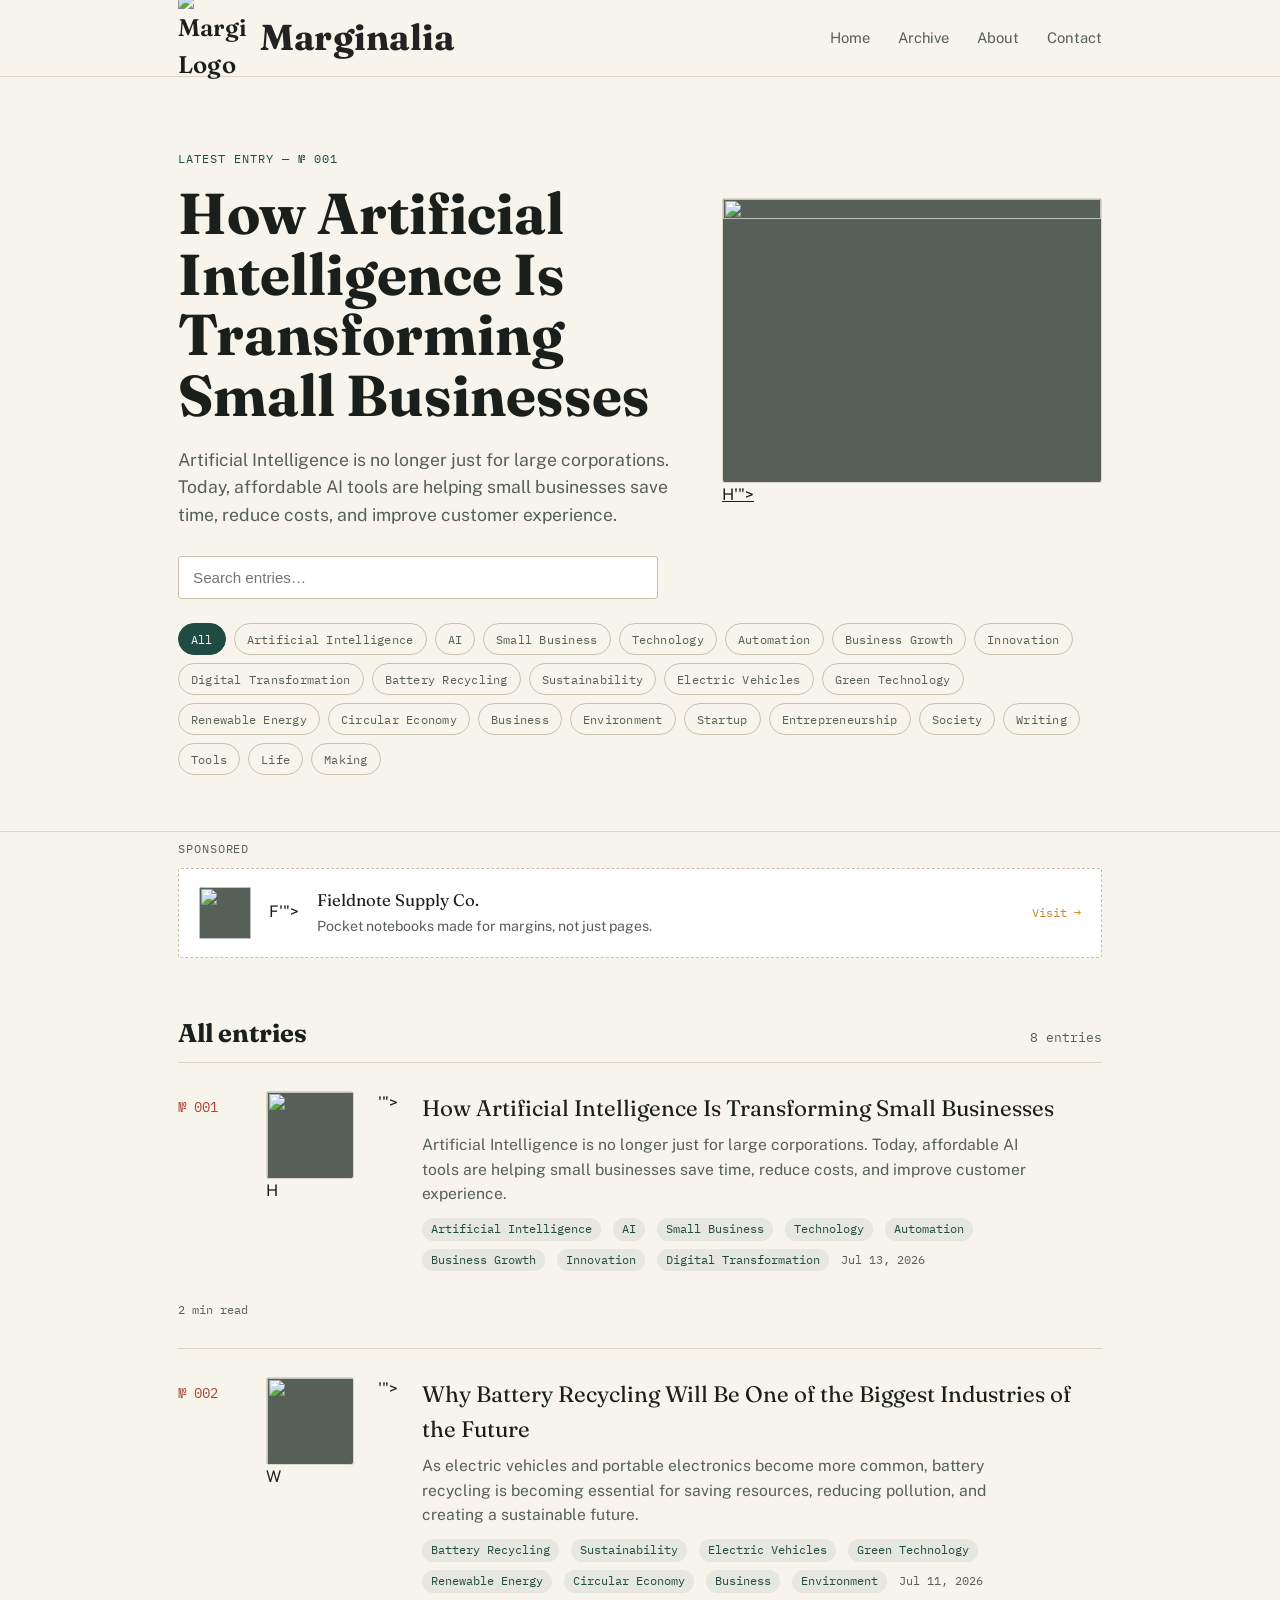
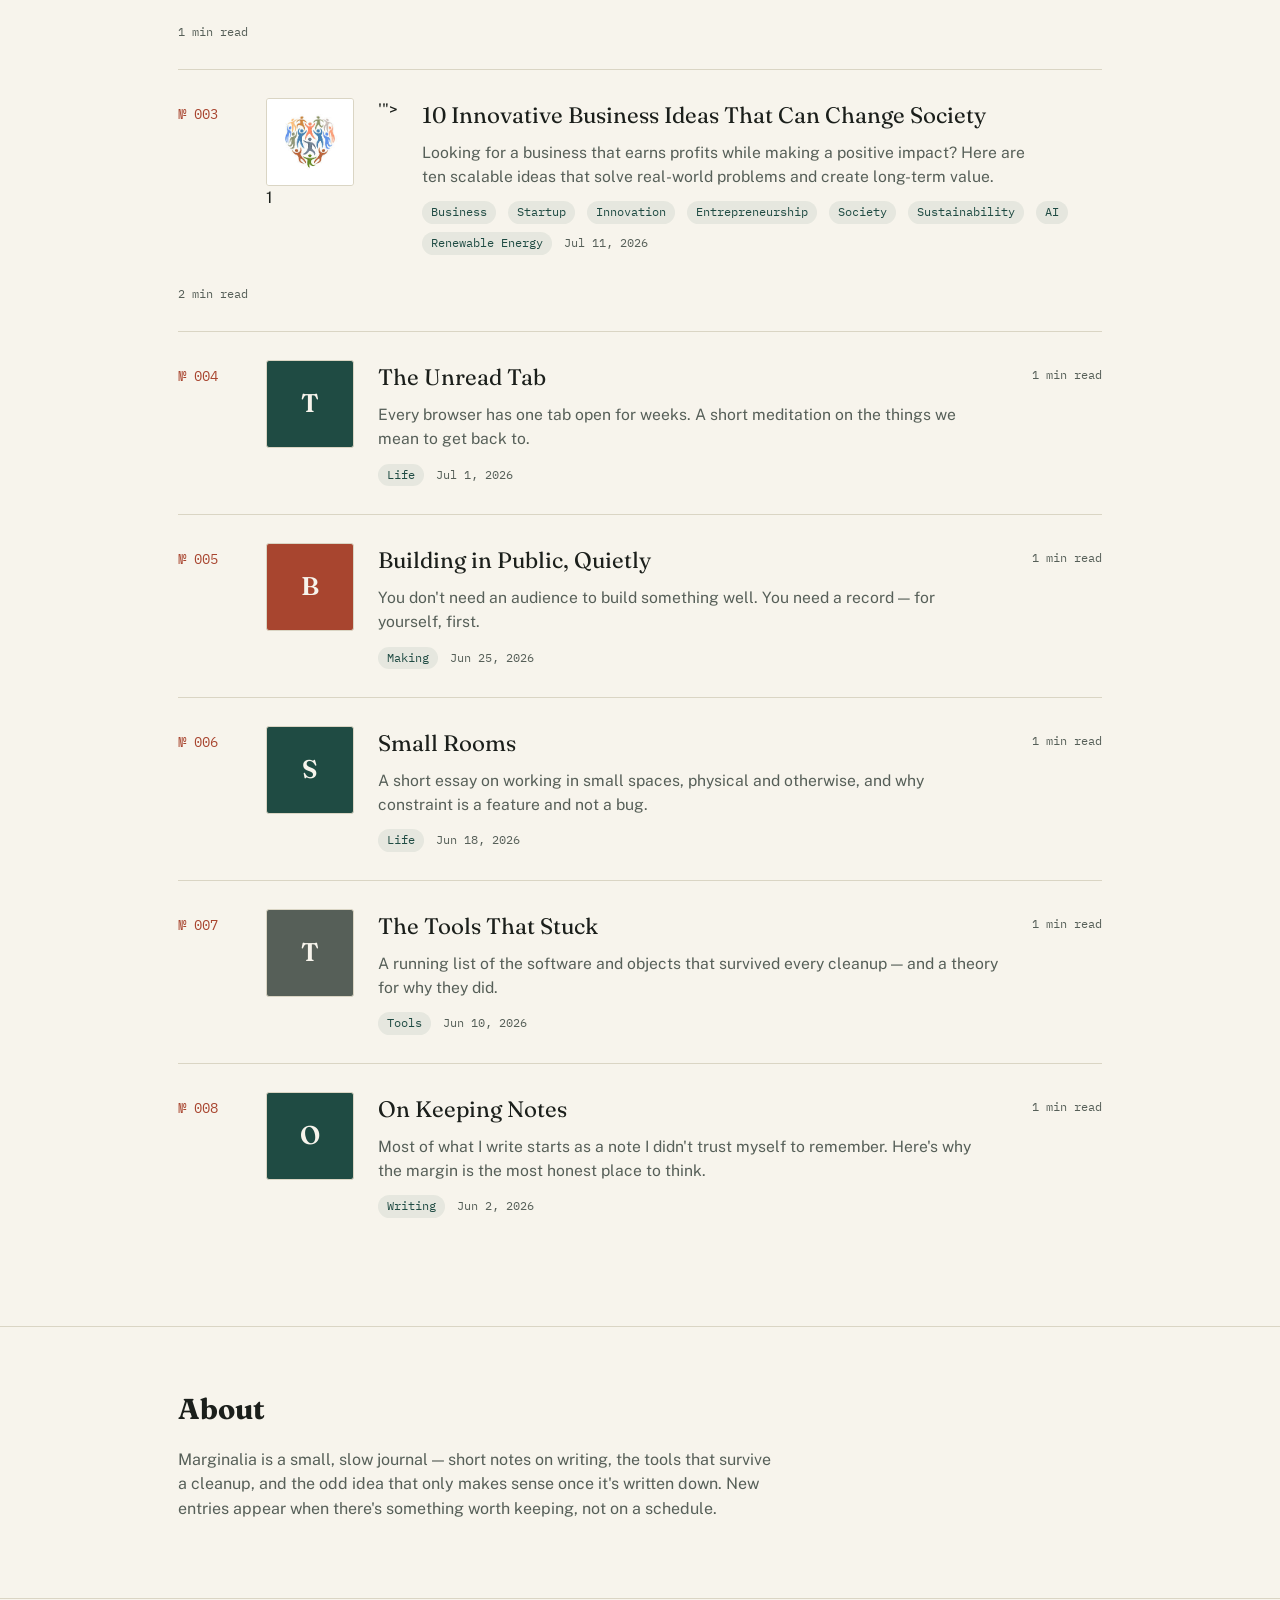
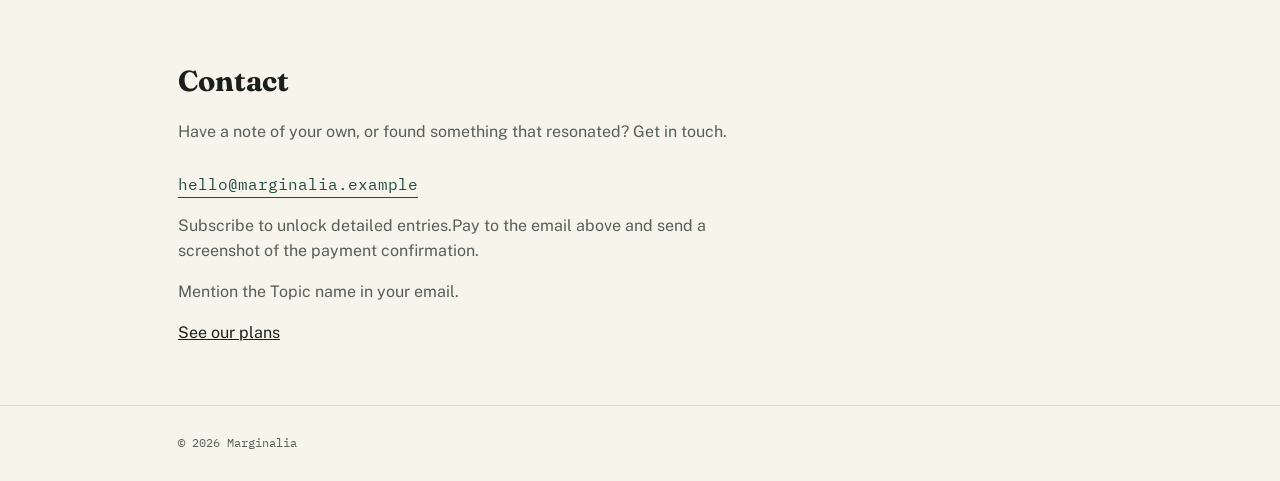
==== index.html @ f3ece0a2 "Add files via upload" ====
<!DOCTYPE html>
<html lang="en">
<head>
<meta charset="UTF-8">
<meta name="viewport" content="width=device-width, initial-scale=1.0">
<title>Marginalia — Notes in the Margin</title>
<meta name="description" content="A small journal of notes on writing, tools, and making things.">
<link rel="preconnect" href="https://fonts.googleapis.com">
<link href="https://fonts.googleapis.com/css2?family=Fraunces:ital,opsz,wght@0,9..144,400;0,9..144,600;1,9..144,500&family=Public+Sans:wght@400;500;600&family=IBM+Plex+Mono:wght@400;500&display=swap" rel="stylesheet">
<link rel="stylesheet" href="style.css">
</head>
<body data-page="site">

  <header class="site-header">
    <div class="wrap">
      <a class="logo" href="index.html">
    <img src="pic/logoo.png" alt="Marginalia Logo">
    <span>Marginalia</span>
    </a>

      <nav class="main-nav" id="main-nav">
        <a href="#">Home</a>
        <a href="#archive-anchor">Archive</a>
        <a href="#about-anchor">About</a>
        <a href="#contact-anchor">Contact</a>
        <!-- <a class="admin-link" href="admin.html">Admin</a> -->
      </nav>
      <button class="nav-toggle" id="nav-toggle" aria-label="Toggle menu">
        <svg width="18" height="18" viewBox="0 0 24 24" fill="none" stroke="currentColor" stroke-width="2"><path d="M3 6h18M3 12h18M3 18h18"/></svg>
      </button>
    </div>
  </header>

  <main id="app">

    <div id="home-view">
      <section class="hero">
        <div class="wrap">
          <div class="hero-inner">
            <div id="hero-featured" class="hero-text">
              <p class="hero-eyebrow">Loading&hellip;</p>
            </div>
            <div id="hero-image" class="hero-image" style="display:none;"></div>
          </div>
          <div class="hero-search">
            <input type="search" id="search-input" placeholder="Search entries&hellip;" aria-label="Search entries">
          </div>
          <div class="tag-rail" id="tag-rail"></div>
        </div>
      </section>

      <div class="wrap">
        <div id="sponsor-slot"></div>
      </div>

      <section class="archive" id="archive-anchor">
        <div class="wrap">
          <div class="archive-heading">
            <h2>All entries</h2>
            <span class="archive-count" id="archive-count"></span>
          </div>
          <div id="archive-list"></div>
        </div>
      </section>

      <section class="section" id="about-anchor">
        <div class="wrap">
          <h2>About</h2>
          <p>Marginalia is a small, slow journal — short notes on writing, the tools that survive a cleanup, and the odd idea that only makes sense once it's written down. New entries appear when there's something worth keeping, not on a schedule.</p>
        </div>
      </section>

      <section class="section" id="contact-anchor">
        <div class="wrap">
          <h2>Contact</h2>
          <p>Have a note of your own, or found something that resonated? Get in touch.</p>
          <a class="contact-mail" href="mailto:hello@marginalia.example">hello@marginalia.example</a>
          <p>Subscribe to unlock detailed entries.Pay to the email above and send a screenshot of the payment confirmation.</p>
          <p>Mention the Topic name in your email.</p>
          <a href="plan.html">See our plans</a>
        </div>
      </section>
    </div>

    <div id="post-view" style="display:none;"></div>

  </main>

  <footer class="site-footer">
    <div class="wrap">
      <span>&copy; 2026 Marginalia</span>
      <!-- <a href="admin.html">Site admin</a> -->
    </div>
  </footer>

  <script src="script.js"></script>
</body>
</html>
---- style.css ----
/* ==========================================================================
   Marginalia — shared styles for index.html and admin.html
   ========================================================================== */

:root{
  --paper: #F7F4EC;
  --paper-raised: #FFFFFF;
  --ink: #1B1F1B;
  --ink-soft: #565F58;
  --teal: #1F4B43;
  --teal-dim: #2E5F55;
  --amber: #C98A2B;
  --rust: #A8452F;
  --line: #DAD5C4;
  --line-strong: #C7C1AC;
  --radius: 3px;
  --serif: "Fraunces", Georgia, "Times New Roman", serif;
  --sans: "Public Sans", -apple-system, BlinkMacSystemFont, "Segoe UI", sans-serif;
  --mono: "IBM Plex Mono", "SFMono-Regular", Consolas, monospace;
}

*, *::before, *::after{ box-sizing: border-box; }

html{ scroll-behavior: smooth; }

body{
  margin: 0;
  background: var(--paper);
  color: var(--ink);
  font-family: var(--sans);
  font-size: 16px;
  line-height: 1.55;
  -webkit-font-smoothing: antialiased;
}

img{ max-width: 100%; display: block; }
a{ color: inherit; }
button{ font-family: inherit; }

.visually-hidden{
  position: absolute; width: 1px; height: 1px;
  overflow: hidden; clip: rect(0,0,0,0); white-space: nowrap;
}

:focus-visible{
  outline: 2px solid var(--teal);
  outline-offset: 2px;
}

/* ---------- layout shells ---------- */

.wrap{
  max-width: 980px;
  margin: 0 auto;
  padding: 0 28px;
}

.hero-inner{
  display: flex;
  align-items: center;
  gap: 40px;
  flex-wrap: wrap;
}
.hero-text{ flex: 1 1 380px; min-width: 0; }
.hero-image{
  flex: 1 1 280px;
  max-width: 380px;
}
.hero-image-img{
  width: 100%;
  aspect-ratio: 4 / 3;
  object-fit: cover;
  border-radius: var(--radius);
  border: 1px solid var(--line);
  display: block;
}

.thumb-placeholder{
  display: flex;
  align-items: center;
  justify-content: center;
  color: var(--paper);
  font-family: var(--serif);
  font-weight: 600;
}

.post-row-thumb-wrap{ display: block; }
.post-row-thumb{
  width: 88px;
  height: 88px;
  border-radius: var(--radius);
  object-fit: cover;
  border: 1px solid var(--line);
  font-size: 1.6rem;
}

.post-banner{ margin: 0 0 28px; }
.post-banner-img{
  width: 70%;
  max-height: auto;
  object-fit: cover;
  border-radius: var(--radius);
  border: 1px solid var(--line);
  font-size: 3rem;
  aspect-ratio: auto;
}

/* ---------- sponsor slot ---------- */

.sponsor-block{
  margin: 8px 0 8px;
}
.sponsor-label{
  font-family: var(--mono);
  font-size: 0.72rem;
  letter-spacing: 0.08em;
  text-transform: uppercase;
  color: var(--ink-soft);
  margin: 0 0 10px;
}
.sponsor-card{
  display: flex;
  align-items: center;
  gap: 18px;
  border: 1px dashed var(--line-strong);
  border-radius: var(--radius);
  padding: 18px 20px;
  text-decoration: none;
  color: inherit;
  background: var(--paper-raised);
}
.sponsor-card:hover{ border-color: var(--amber); }
.sponsor-logo{
  width: 52px;
  height: 52px;
  border-radius: var(--radius);
  object-fit: cover;
  flex-shrink: 0;
  font-size: 1.2rem;
}
.sponsor-copy{
  display: flex;
  flex-direction: column;
  gap: 3px;
  flex: 1;
  min-width: 0;
}
.sponsor-name{
  font-family: var(--serif);
  font-size: 1.05rem;
}
.sponsor-tagline{
  font-size: 0.88rem;
  color: var(--ink-soft);
}
.sponsor-cta{
  font-family: var(--mono);
  font-size: 0.78rem;
  color: var(--amber);
  white-space: nowrap;
}
.sponsor-empty{
  border: 1px dashed var(--line-strong);
  border-radius: var(--radius);
  padding: 18px 20px;
}
.sponsor-empty-text{
  margin: 0;
  font-size: 0.9rem;
  color: var(--ink-soft);
}
.sponsor-empty-text a{
  color: var(--teal);
  text-decoration: underline;
}

@media (max-width: 640px){
  .hero-image{ order: -1; max-width: 100%; }
  .post-row-thumb{ width: 64px; height: 64px; font-size: 1.2rem; }
  .sponsor-card{ flex-wrap: wrap; }
}

/* ---------- header / nav ---------- */

.site-header{
  position: sticky;
  top: 0;
  z-index: 40;
  background: rgba(247,244,236,0.92);
  backdrop-filter: blur(6px);
  border-bottom: 1px solid var(--line);
}

.site-header .wrap{
  display: flex;
  align-items: center;
  justify-content: space-between;
  height: 76px;
}

.logo{
  font-family: var(--serif);
  font-weight: 600;
  font-size: 1.5rem;
  letter-spacing: 0.01em;
  text-decoration: none;
  color: var(--ink);
  display: flex;
  align-items: center;
  gap: 12px;
}
.logo .dot{ color: var(--rust); }
.logo img{
  width: 70px;
  height: auto;
  display: block;
}
.logo span{
  font-size: 36px;
  font-weight: bold;
  color: #222;
}

.main-nav{
  display: flex;
  align-items: center;
  gap: 28px;
}

.main-nav a{
  text-decoration: none;
  font-size: 0.92rem;
  color: var(--ink-soft);
  position: relative;
  padding: 4px 0;
}
.main-nav a::after{
  content: "";
  position: absolute;
  left: 0; right: 100%;
  bottom: -2px;
  height: 1px;
  background: var(--teal);
  transition: right 0.2s ease;
}
.main-nav a:hover{ color: var(--ink); }
.main-nav a:hover::after{ right: 0; }

.main-nav a.admin-link{
  color: var(--paper);
  background: var(--ink);
  padding: 8px 14px;
  border-radius: var(--radius);
  font-family: var(--mono);
  font-size: 0.78rem;
  letter-spacing: 0.03em;
  text-transform: uppercase;
}
.main-nav a.admin-link:hover{ background: var(--teal); }
.main-nav a.admin-link::after{ display: none; }

.nav-toggle{
  display: none;
  background: none;
  border: 1px solid var(--line-strong);
  border-radius: var(--radius);
  width: 40px; height: 40px;
  align-items: center;
  justify-content: center;
  cursor: pointer;
}

/* ---------- hero ---------- */

.hero{
  padding: 72px 0 56px;
  border-bottom: 1px solid var(--line);
}

.hero-eyebrow{
  font-family: var(--mono);
  font-size: 0.78rem;
  letter-spacing: 0.08em;
  text-transform: uppercase;
  color: var(--teal);
  margin: 0 0 16px;
}

.hero h1{
  font-family: var(--serif);
  font-size: clamp(2.4rem, 5vw, 3.6rem);
  line-height: 1.05;
  margin: 0 0 20px;
  max-width: 14ch;
}
@media (max-width: 480px){
  .hero h1{
    font-size: clamp(1.6rem, 9vw, 2.2rem);
    max-width: 100%;
  }
  .hero p.lede{
    max-width: 100%;
  }
}
.hero h1 em{
  font-style: italic;
  color: var(--teal);
}

.hero p.lede{
  max-width: 52ch;
  font-size: 1.1rem;
  color: var(--ink-soft);
  margin: 0 0 28px;
}

.hero-search{
  display: flex;
  gap: 10px;
  max-width: 480px;
}
.hero-search input{
  flex: 1;
  border: 1px solid var(--line-strong);
  background: var(--paper-raised);
  padding: 12px 14px;
  font-size: 0.95rem;
  border-radius: var(--radius);
  color: var(--ink);
}
.hero-search input:focus{ border-color: var(--teal); }

/* ---------- tag filters ---------- */

.tag-rail{
  display: flex;
  flex-wrap: wrap;
  gap: 8px;
  padding: 24px 0 0;
}
.tag-chip{
  font-family: var(--mono);
  font-size: 0.78rem;
  letter-spacing: 0.02em;
  border: 1px solid var(--line-strong);
  background: transparent;
  color: var(--ink-soft);
  padding: 7px 12px;
  border-radius: 999px;
  cursor: pointer;
}
.tag-chip:hover{ border-color: var(--teal); color: var(--ink); }
.tag-chip.active{
  background: var(--teal);
  border-color: var(--teal);
  color: var(--paper);
}

/* ---------- archive list ---------- */

.archive{
  padding: 48px 0 80px;
}
.archive-heading{
  display: flex;
  align-items: baseline;
  justify-content: space-between;
  margin-bottom: 8px;
}
.archive-heading h2{
  font-family: var(--serif);
  font-size: 1.6rem;
  margin: 0;
}
.archive-count{
  font-family: var(--mono);
  font-size: 0.8rem;
  color: var(--ink-soft);
}

.post-row{
  display: grid;
  grid-template-columns: 64px 88px 1fr auto;
  gap: 24px;
  align-items: start;
  padding: 28px 0;
  border-top: 1px solid var(--line);
  text-decoration: none;
  color: inherit;
  cursor: pointer;
}
.post-row:hover .post-row-title{ color: var(--teal); }

.post-num{
  font-family: var(--mono);
  font-size: 0.85rem;
  color: var(--rust);
  padding-top: 6px;
}

.post-row-title{
  font-family: var(--serif);
  font-size: 1.4rem;
  margin: 0 0 8px;
  transition: color 0.15s ease;
}
.post-row-excerpt{
  color: var(--ink-soft);
  margin: 0;
  font-size: 0.98rem;
  max-width: 62ch;
}
.post-row-meta{
  display: flex;
  flex-wrap: wrap;
  gap: 8px 12px;
  align-items: center;
  margin-top: 12px;
  font-family: var(--mono);
  font-size: 0.75rem;
  color: var(--ink-soft);
}
.post-tag{
  color: var(--teal);
  background: rgba(31,75,67,0.08);
  padding: 2px 9px;
  border-radius: 999px;
  white-space: nowrap;
}
.post-row-side{
  font-family: var(--mono);
  font-size: 0.75rem;
  color: var(--ink-soft);
  text-align: right;
  padding-top: 6px;
  white-space: nowrap;
}

.empty-state{
  padding: 60px 0;
  text-align: center;
  color: var(--ink-soft);
}
.empty-state strong{ display:block; color: var(--ink); font-family: var(--serif); font-size: 1.2rem; margin-bottom: 6px;}

/* ---------- post detail ---------- */

.post-detail{
  padding: 56px 0 90px;
}
.back-link{
  display: inline-flex;
  align-items: center;
  gap: 6px;
  font-family: var(--mono);
  font-size: 0.8rem;
  text-decoration: none;
  color: var(--ink-soft);
  margin-bottom: 32px;
  background: none;
  border: none;
  cursor: pointer;
  padding: 0;
}
.back-link:hover{ color: var(--teal); }

.post-detail-meta{
  font-family: var(--mono);
  font-size: 0.8rem;
  color: var(--ink-soft);
  margin-bottom: 14px;
  display: flex;
  flex-wrap: wrap;
  gap: 8px 12px;
}
.post-detail h1{
  font-family: var(--serif);
  font-size: clamp(2rem, 4.5vw, 2.8rem);
  line-height: 1.1;
  margin: 0 0 28px;
  max-width: 20ch;
}
.post-body{
  max-width: 66ch;
  font-size: 1.08rem;
}
.post-body p{ margin: 0 0 20px; }
.post-body strong{ color: var(--teal); }

/* ---------- about / contact ---------- */

.section{
  padding: 60px 0;
  border-top: 1px solid var(--line);
}
.section h2{
  font-family: var(--serif);
  font-size: 1.8rem;
  margin: 0 0 16px;
}
.section p{ color: var(--ink-soft); max-width: 60ch; }
.section .contact-mail{
  display: inline-block;
  margin-top: 12px;
  font-family: var(--mono);
  color: var(--teal);
  text-decoration: none;
  border-bottom: 1px solid var(--teal);
}

/* ---------- footer ---------- */

.site-footer{
  border-top: 1px solid var(--line);
  padding: 28px 0;
}
.site-footer .wrap{
  display: flex;
  justify-content: space-between;
  align-items: center;
  font-family: var(--mono);
  font-size: 0.75rem;
  color: var(--ink-soft);
}
.site-footer a{ color: var(--ink-soft); text-decoration: none; }
.site-footer a:hover{ color: var(--teal); }

/* ==========================================================================
   Admin
   ========================================================================== */

.admin-body{ background: #F1EEE5; }

.admin-shell{
  min-height: 100vh;
  display: flex;
  flex-direction: column;
}

.admin-topbar{
  background: var(--ink);
  color: var(--paper);
  padding: 18px 0;
}
.admin-topbar .wrap{
  display: flex;
  align-items: center;
  justify-content: space-between;
}
.admin-topbar .logo{ color: var(--paper); }
.admin-topbar .logo .dot{ color: var(--amber); }
.admin-topbar-actions{
  display: flex;
  gap: 12px;
  align-items: center;
  font-family: var(--mono);
  font-size: 0.8rem;
}
.admin-topbar-actions a{ color: var(--paper); text-decoration: none; opacity: 0.85;}
.admin-topbar-actions a:hover{ opacity: 1; }

.login-screen{
  flex: 1;
  display: flex;
  align-items: center;
  justify-content: center;
  padding: 40px 20px;
}
.login-card{
  background: var(--paper-raised);
  border: 1px solid var(--line);
  border-radius: var(--radius);
  padding: 40px;
  max-width: 380px;
  width: 100%;
}
.login-card h1{
  font-family: var(--serif);
  font-size: 1.6rem;
  margin: 0 0 6px;
}
.login-card p.hint{
  font-size: 0.85rem;
  color: var(--ink-soft);
  margin: 0 0 24px;
}
.field{ margin-bottom: 18px; }
.field label{
  display: block;
  font-family: var(--mono);
  font-size: 0.75rem;
  text-transform: uppercase;
  letter-spacing: 0.04em;
  color: var(--ink-soft);
  margin-bottom: 6px;
}
.field input, .field textarea, .field select{
  width: 100%;
  border: 1px solid var(--line-strong);
  border-radius: var(--radius);
  padding: 11px 12px;
  font-size: 0.95rem;
  font-family: var(--sans);
  background: var(--paper-raised);
  color: var(--ink);
}
.field textarea{ resize: vertical; min-height: 160px; font-family: var(--mono); font-size: 0.9rem; line-height: 1.6; }
.field input:focus, .field textarea:focus, .field select:focus{ border-color: var(--teal); }
.field-error{ color: var(--rust); font-size: 0.8rem; margin-top: 6px; display:none; }
.field-error.show{ display:block; }

.btn{
  display: inline-flex;
  align-items: center;
  gap: 8px;
  border: 1px solid var(--ink);
  background: var(--ink);
  color: var(--paper);
  padding: 11px 18px;
  border-radius: var(--radius);
  font-size: 0.88rem;
  cursor: pointer;
  text-decoration: none;
}
.btn:hover{ background: var(--teal); border-color: var(--teal); }
.btn.btn-secondary{ background: transparent; color: var(--ink); }
.btn.btn-secondary:hover{ background: var(--paper); color: var(--ink); border-color: var(--ink-strong); }
.btn.btn-danger{ background: var(--rust); border-color: var(--rust); }
.btn.btn-danger:hover{ filter: brightness(1.08); }
.btn.btn-full{ width: 100%; justify-content: center; }
.btn:disabled{ opacity: 0.5; cursor: not-allowed; }

.admin-main{
  flex: 1;
  padding: 40px 0 80px;
}
.admin-grid{
  display: grid;
  grid-template-columns: 1fr 1.5fr;
  gap: 32px;
  align-items: start;
}
@media (max-width: 860px){
  .admin-grid{ grid-template-columns: 1fr; }
}

.panel{
  background: var(--paper-raised);
  border: 1px solid var(--line);
  border-radius: var(--radius);
  padding: 26px;
}
.panel h2{
  font-family: var(--serif);
  font-size: 1.3rem;
  margin: 0 0 4px;
}
.panel .panel-sub{ color: var(--ink-soft); font-size: 0.85rem; margin: 0 0 20px; }

.panel-head{
  display: flex;
  justify-content: space-between;
  align-items: baseline;
  margin-bottom: 20px;
}
.panel-head .btn{ padding: 8px 14px; font-size: 0.8rem; }

.stat-row{
  display: flex;
  gap: 24px;
  margin-bottom: 24px;
  flex-wrap: wrap;
}
.stat{
  font-family: var(--mono);
}
.stat .num{ font-size: 1.6rem; color: var(--teal); display:block; }
.stat .label{ font-size: 0.75rem; color: var(--ink-soft); text-transform: uppercase; letter-spacing: 0.04em; }

.admin-post-item{
  border-top: 1px solid var(--line);
  padding: 16px 0;
  display: flex;
  justify-content: space-between;
  gap: 16px;
  align-items: center;
}
.admin-post-item:first-of-type{ border-top: none; }
.admin-thumb{
  width: 52px;
  height: 52px;
  border-radius: var(--radius);
  object-fit: cover;
  flex-shrink: 0;
  font-size: 1.1rem;
}
.admin-item-body{ flex: 1; min-width: 0; }
.admin-post-title{
  font-family: var(--serif);
  font-size: 1.05rem;
  margin: 0 0 4px;
}
.admin-post-meta{
  font-family: var(--mono);
  font-size: 0.72rem;
  color: var(--ink-soft);
  display: flex;
  gap: 10px;
  align-items: center;
}
.status-pill{
  font-family: var(--mono);
  font-size: 0.68rem;
  text-transform: uppercase;
  padding: 2px 8px;
  border-radius: 999px;
  letter-spacing: 0.03em;
}
.status-pill.published{ background: rgba(31,75,67,0.12); color: var(--teal); }
.status-pill.draft{ background: rgba(168,69,47,0.12); color: var(--rust); }

.admin-post-actions{
  display: flex;
  gap: 8px;
  flex-shrink: 0;
}
.icon-btn{
  width: 34px; height: 34px;
  display: inline-flex;
  align-items: center;
  justify-content: center;
  border: 1px solid var(--line-strong);
  background: var(--paper-raised);
  border-radius: var(--radius);
  cursor: pointer;
  color: var(--ink-soft);
}
.icon-btn:hover{ border-color: var(--teal); color: var(--teal); }
.icon-btn.danger:hover{ border-color: var(--rust); color: var(--rust); }
.icon-btn svg{ width: 16px; height: 16px; }

.form-actions{
  display: flex;
  gap: 10px;
  margin-top: 8px;
}

.toast{
  position: fixed;
  bottom: 24px;
  left: 50%;
  transform: translateX(-50%) translateY(12px);
  background: var(--ink);
  color: var(--paper);
  padding: 12px 20px;
  border-radius: var(--radius);
  font-size: 0.88rem;
  font-family: var(--mono);
  opacity: 0;
  pointer-events: none;
  transition: opacity 0.2s ease, transform 0.2s ease;
  z-index: 100;
}
.toast.show{ opacity: 1; transform: translateX(-50%) translateY(0); }

.admin-footnote{
  font-size: 0.8rem;
  color: var(--ink-soft);
  margin-top: 18px;
  line-height: 1.5;
}

/* ---------- responsive ---------- */

@media (max-width: 760px){
  .main-nav{
    position: fixed;
    top: 76px; left: 0; right: 0;
    background: var(--paper);
    border-bottom: 1px solid var(--line);
    flex-direction: column;
    align-items: flex-start;
    padding: 20px 28px;
    gap: 18px;
    transform: translateY(-120%);
    transition: transform 0.2s ease;
  }
  .main-nav.open{ transform: translateY(0); }
  .nav-toggle{ display: flex; }
  .post-row{ grid-template-columns: 40px auto 1fr; }
  .post-row-side{ display: none; }
  .admin-post-item{ flex-direction: column; }
}

@media (prefers-reduced-motion: reduce){
  *{ animation: none !important; transition: none !important; scroll-behavior: auto !important; }
}
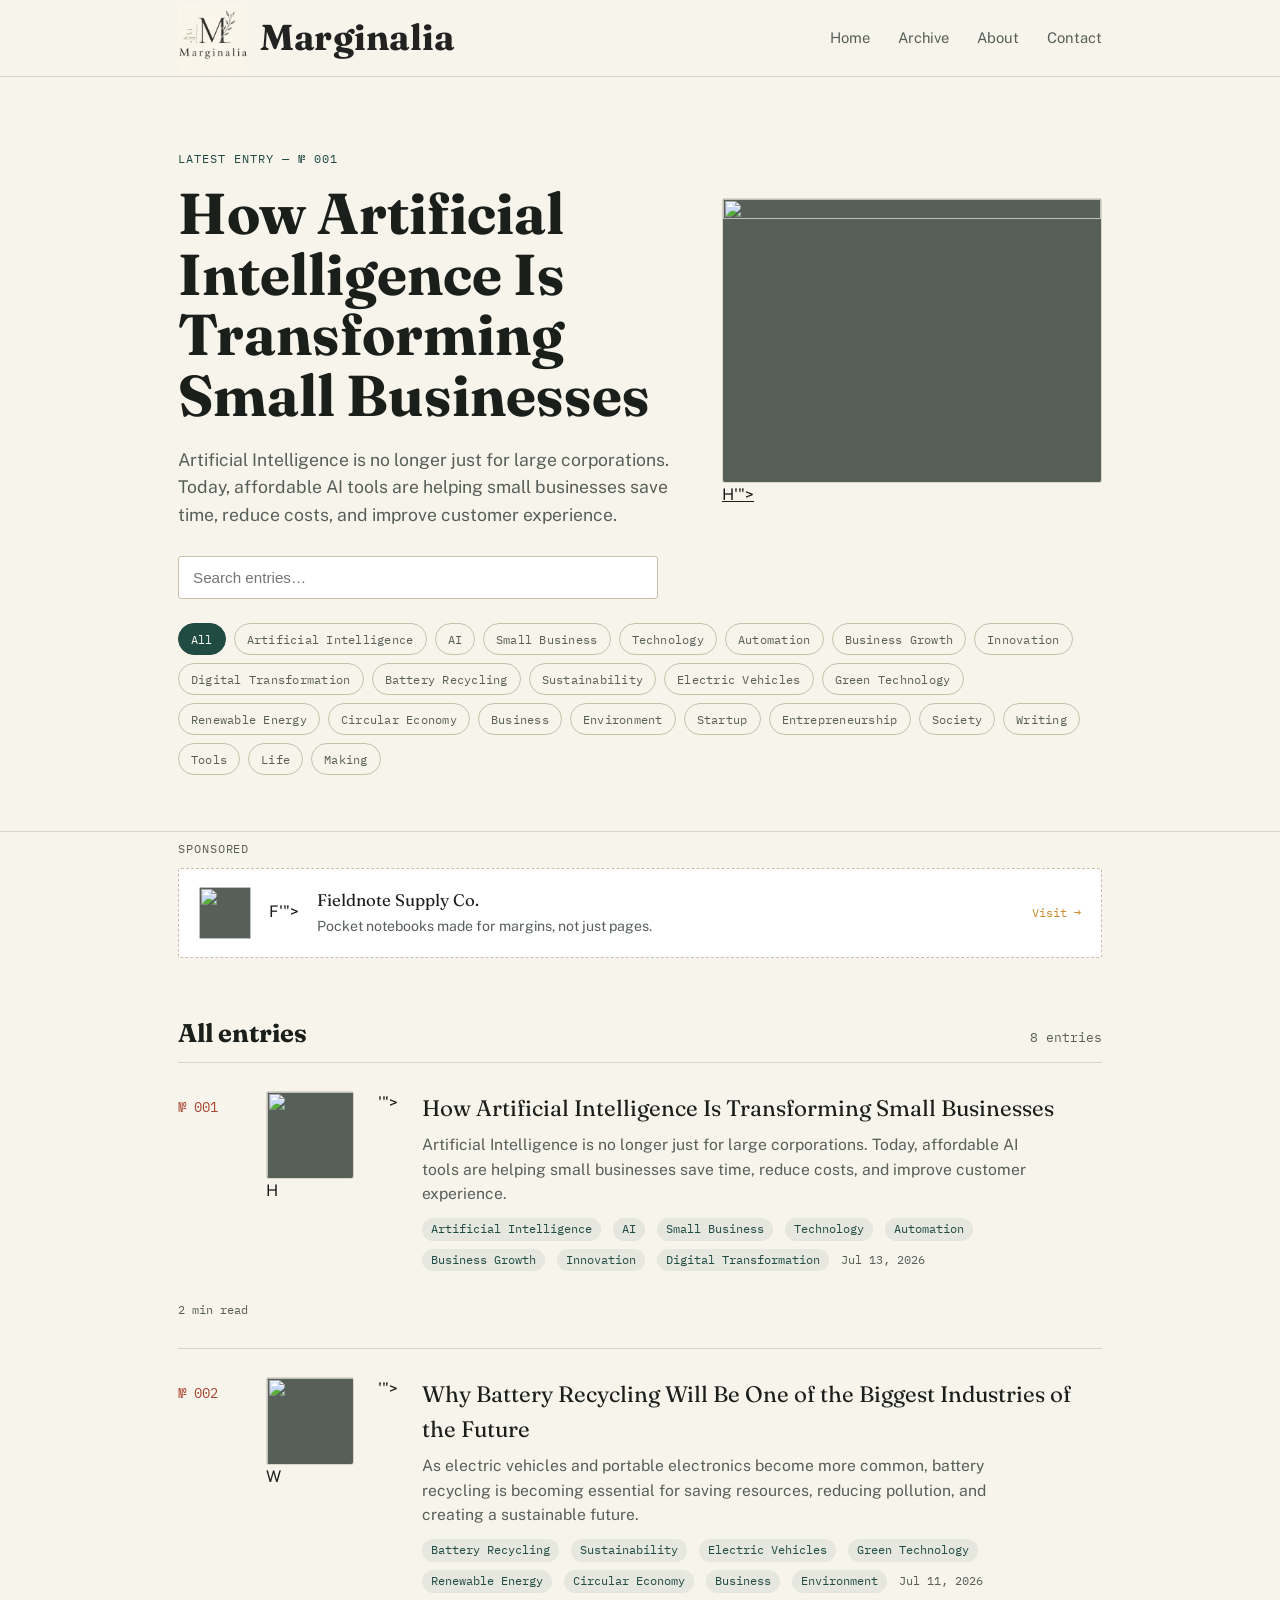
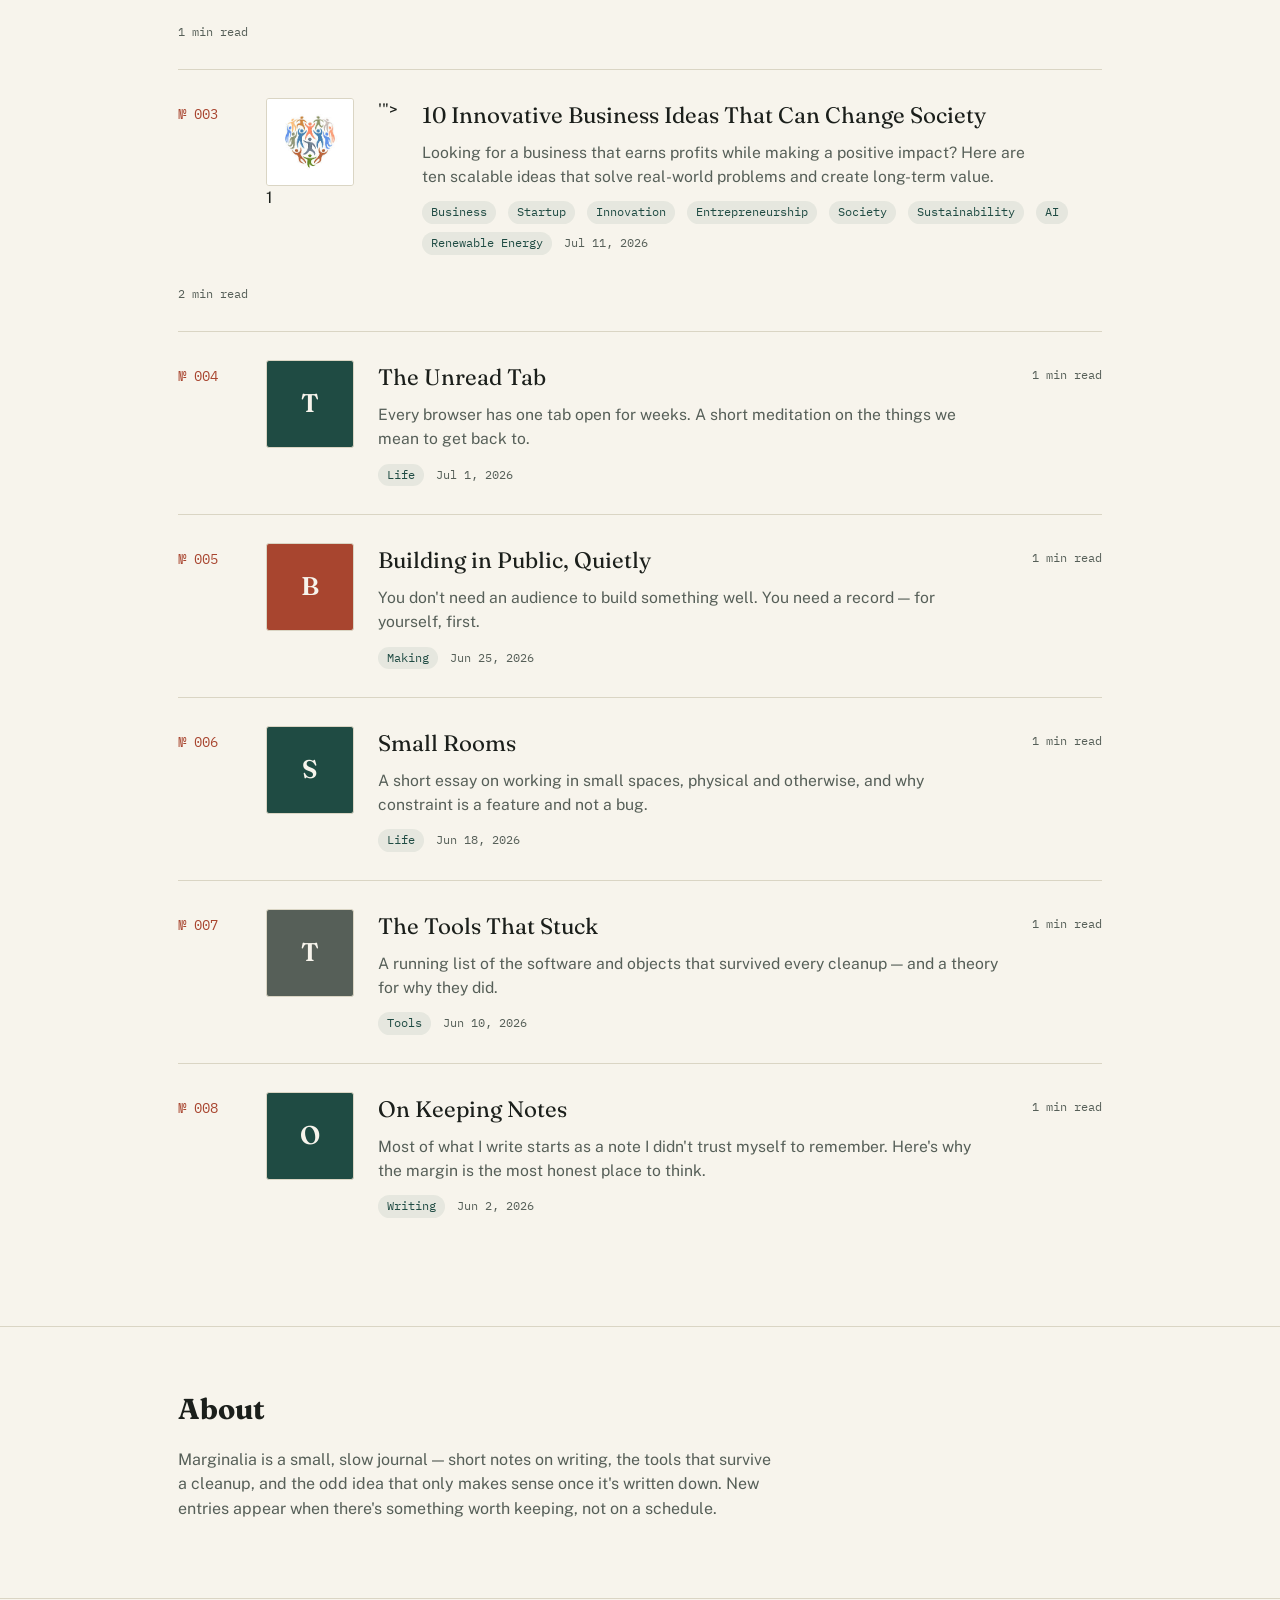
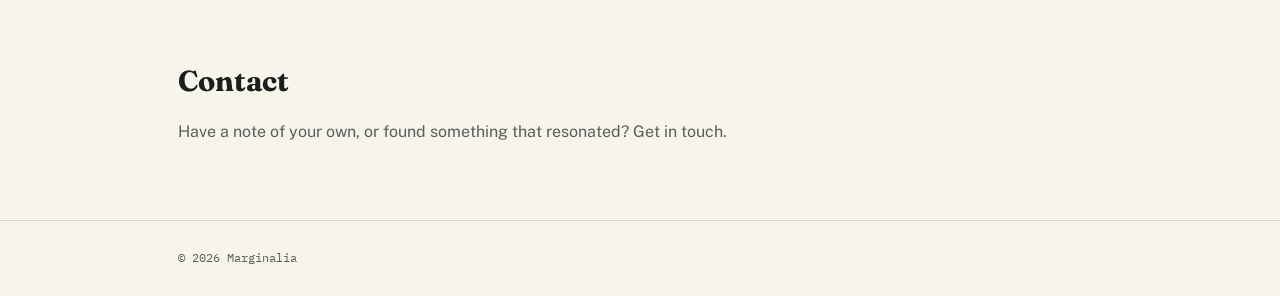
==== commit d11db055: "I removed contact option for the time" ====
--- a/index.html
+++ b/index.html
@@ -74,10 +74,10 @@
         <div class="wrap">
           <h2>Contact</h2>
           <p>Have a note of your own, or found something that resonated? Get in touch.</p>
-          <a class="contact-mail" href="mailto:hello@marginalia.example">hello@marginalia.example</a>
-          <p>Subscribe to unlock detailed entries.Pay to the email above and send a screenshot of the payment confirmation.</p>
+          <!-- <a class="contact-mail" href="mailto:hello@marginalia.example">hello@marginalia.example</a> -->
+          <!-- <p>Subscribe to unlock detailed entries.Pay to the email above and send a screenshot of the payment confirmation.</p>
           <p>Mention the Topic name in your email.</p>
-          <a href="plan.html">See our plans</a>
+          <a href="plan.html">See our plans</a>-->
         </div>
       </section>
     </div>
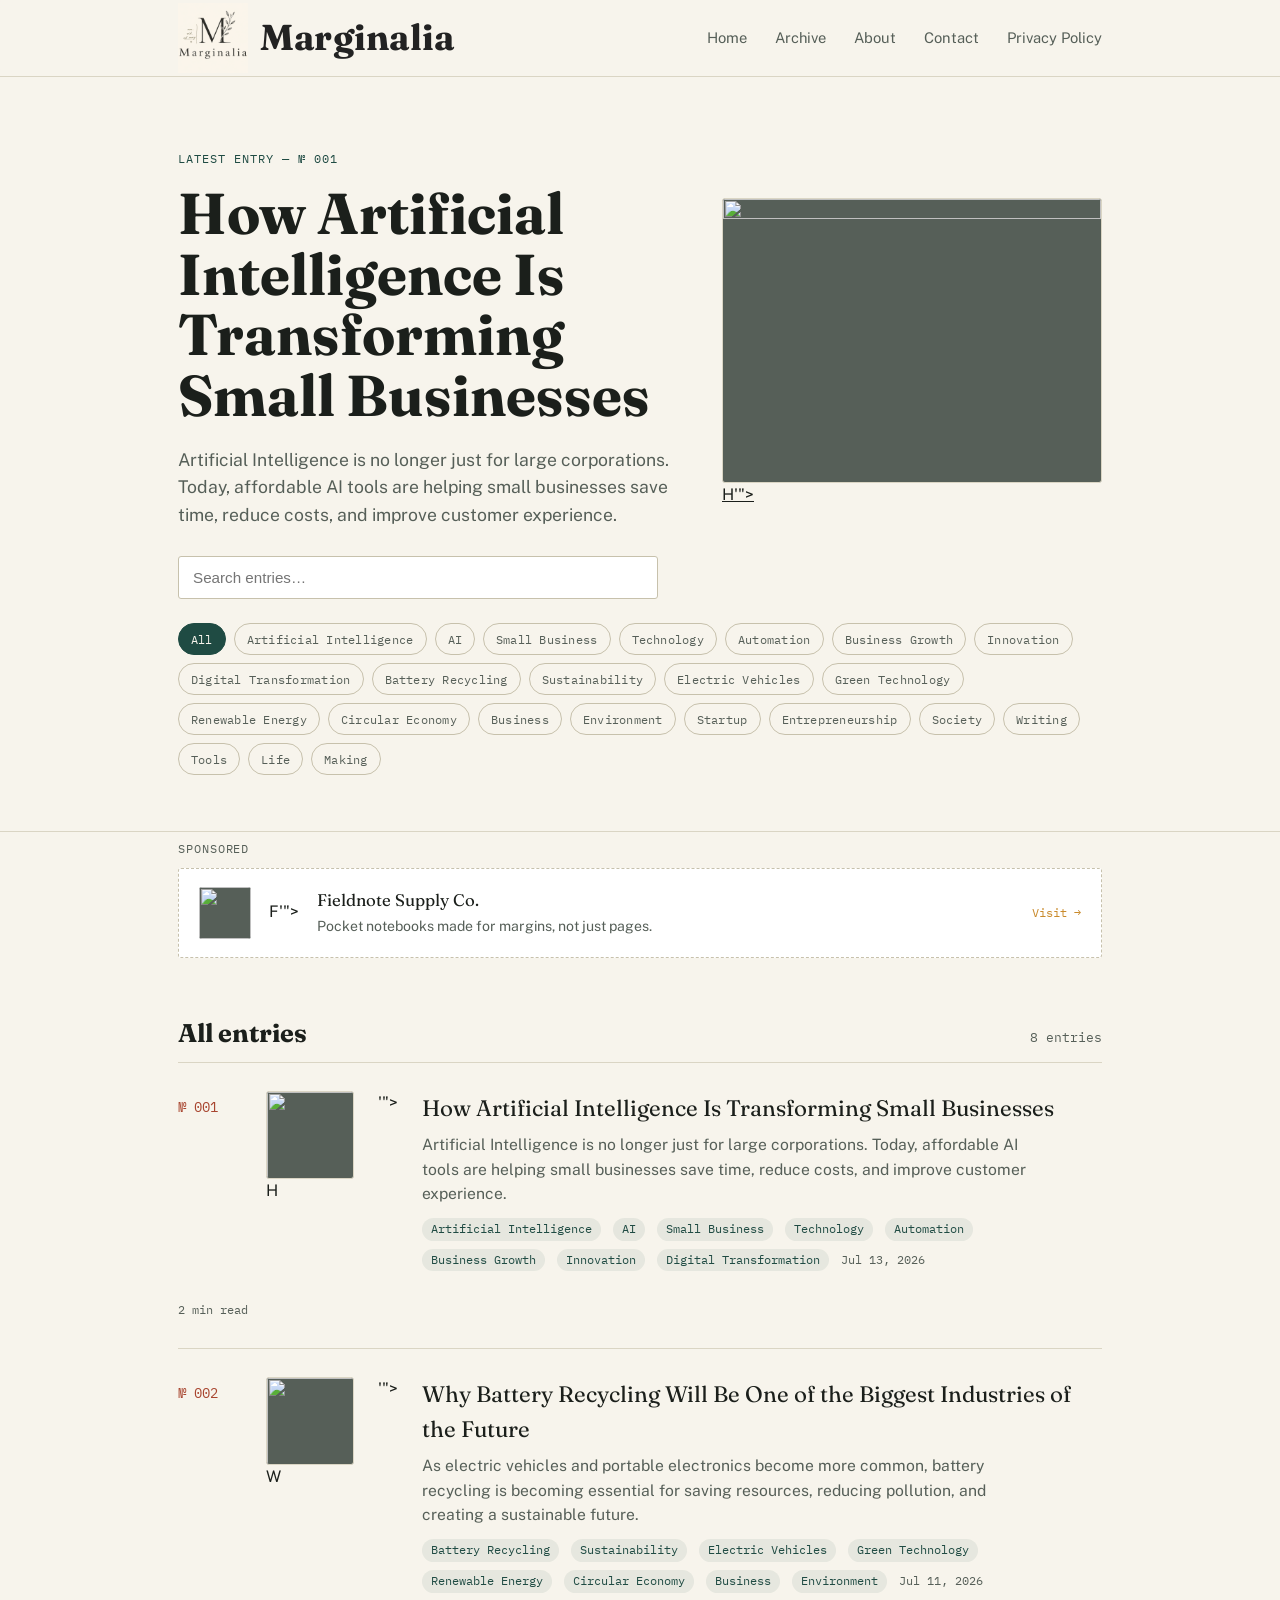
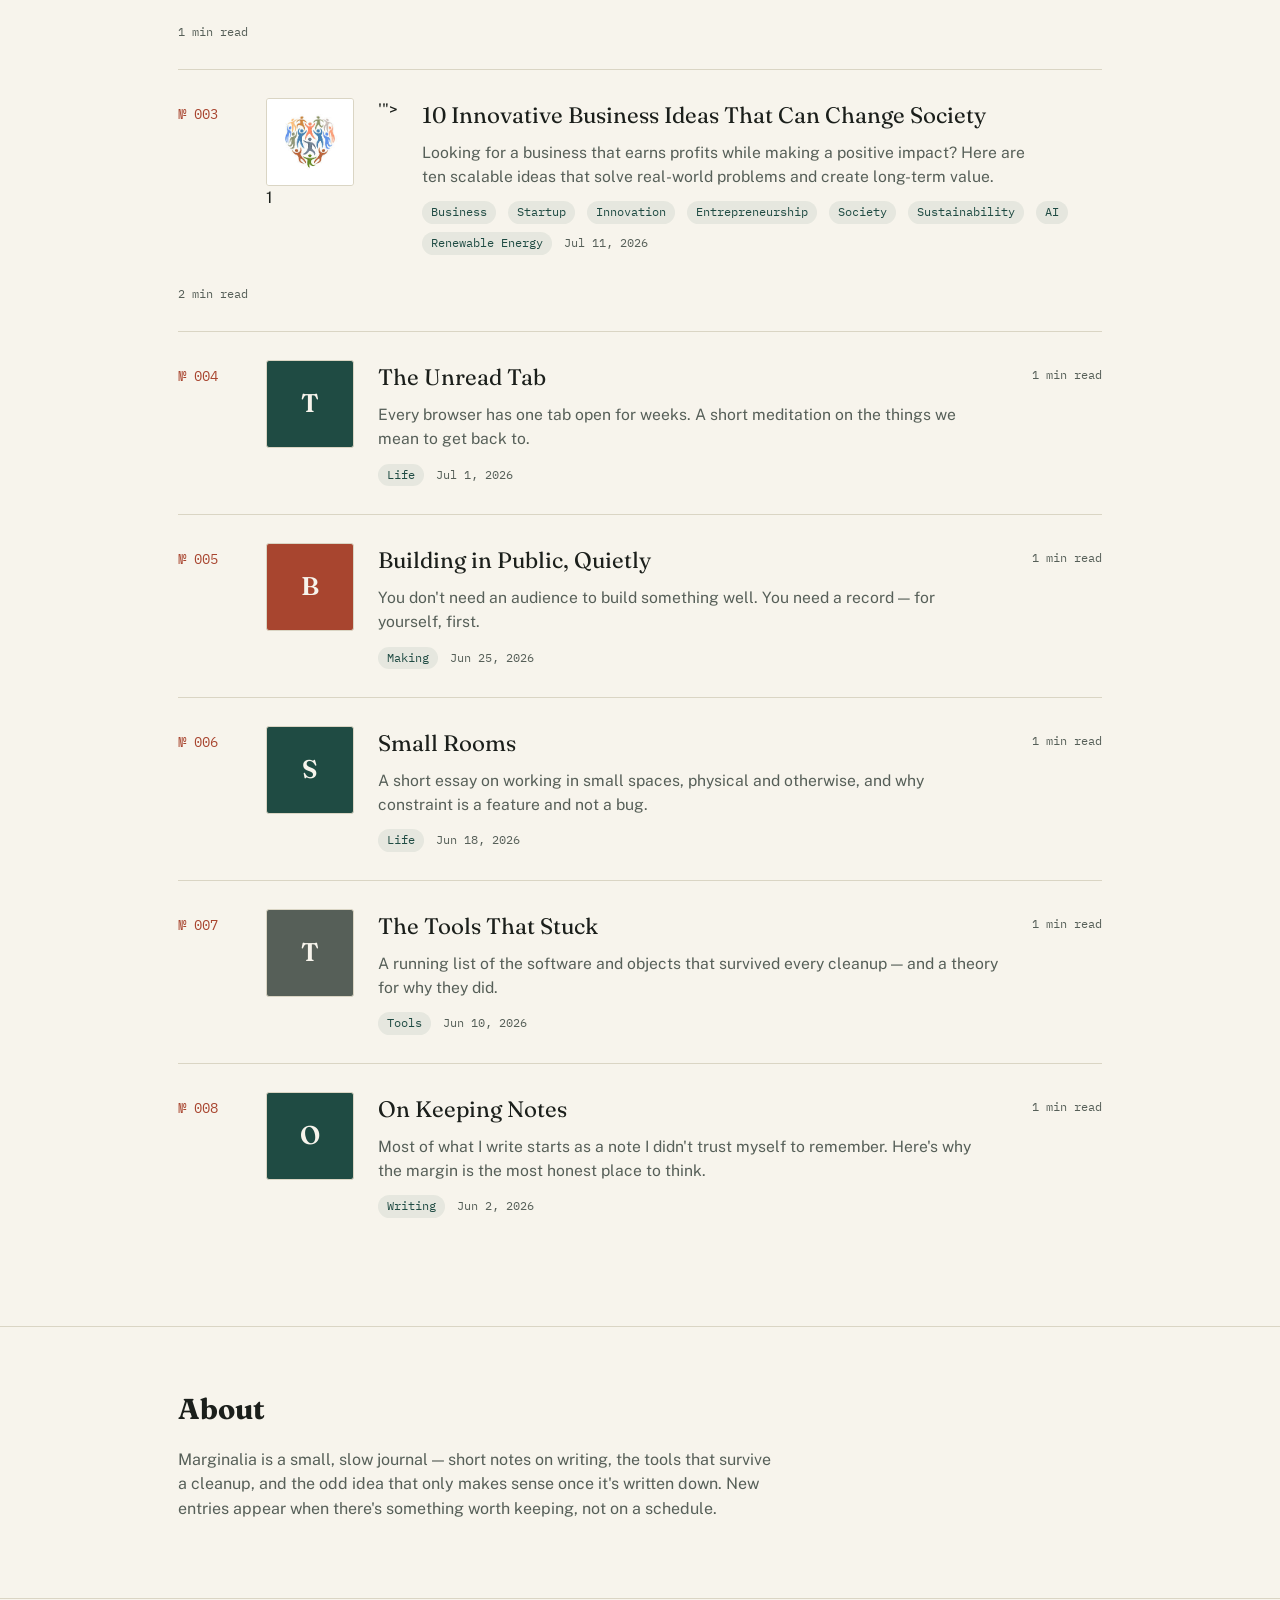
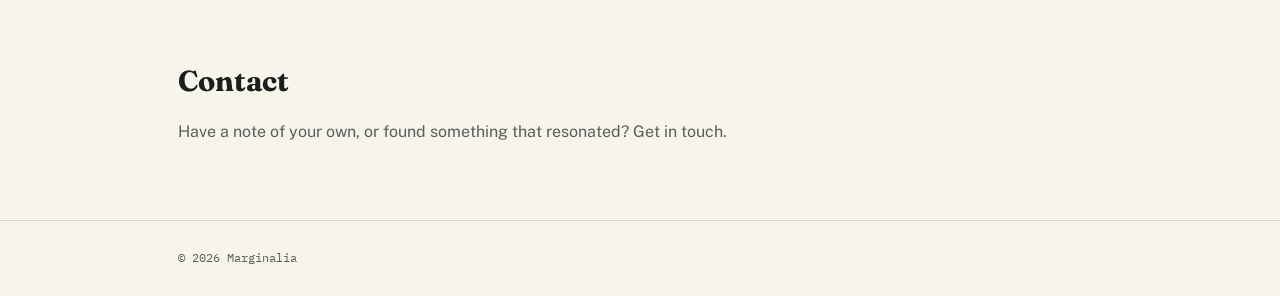
==== commit 4eceeb30: "privacy policy privacy policy link added and the policy file is updated" ====
--- a/index.html
+++ b/index.html
@@ -23,7 +23,7 @@
         <a href="#archive-anchor">Archive</a>
         <a href="#about-anchor">About</a>
         <a href="#contact-anchor">Contact</a>
-        <!-- <a class="admin-link" href="admin.html">Admin</a> -->
+        <a  href="PrivacyPolicy.html">Privacy Policy</a>
       </nav>
       <button class="nav-toggle" id="nav-toggle" aria-label="Toggle menu">
         <svg width="18" height="18" viewBox="0 0 24 24" fill="none" stroke="currentColor" stroke-width="2"><path d="M3 6h18M3 12h18M3 18h18"/></svg>
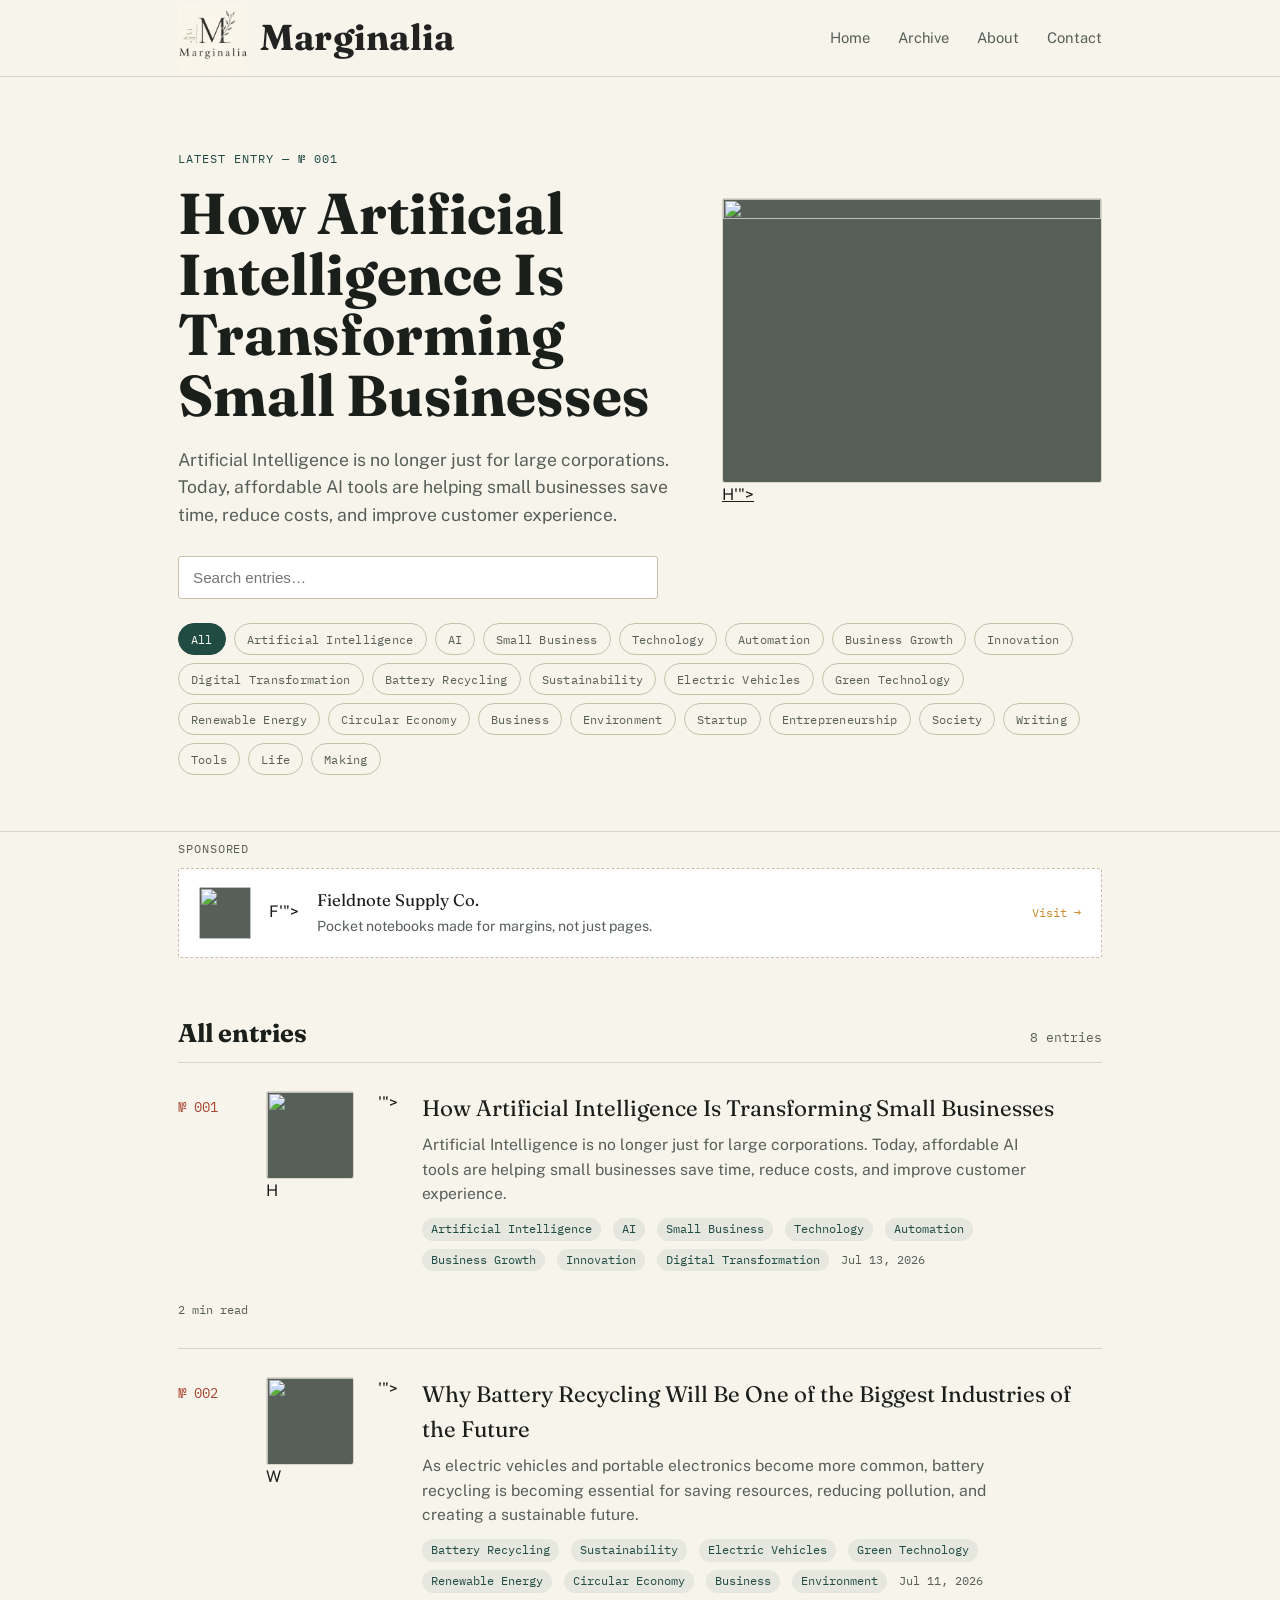
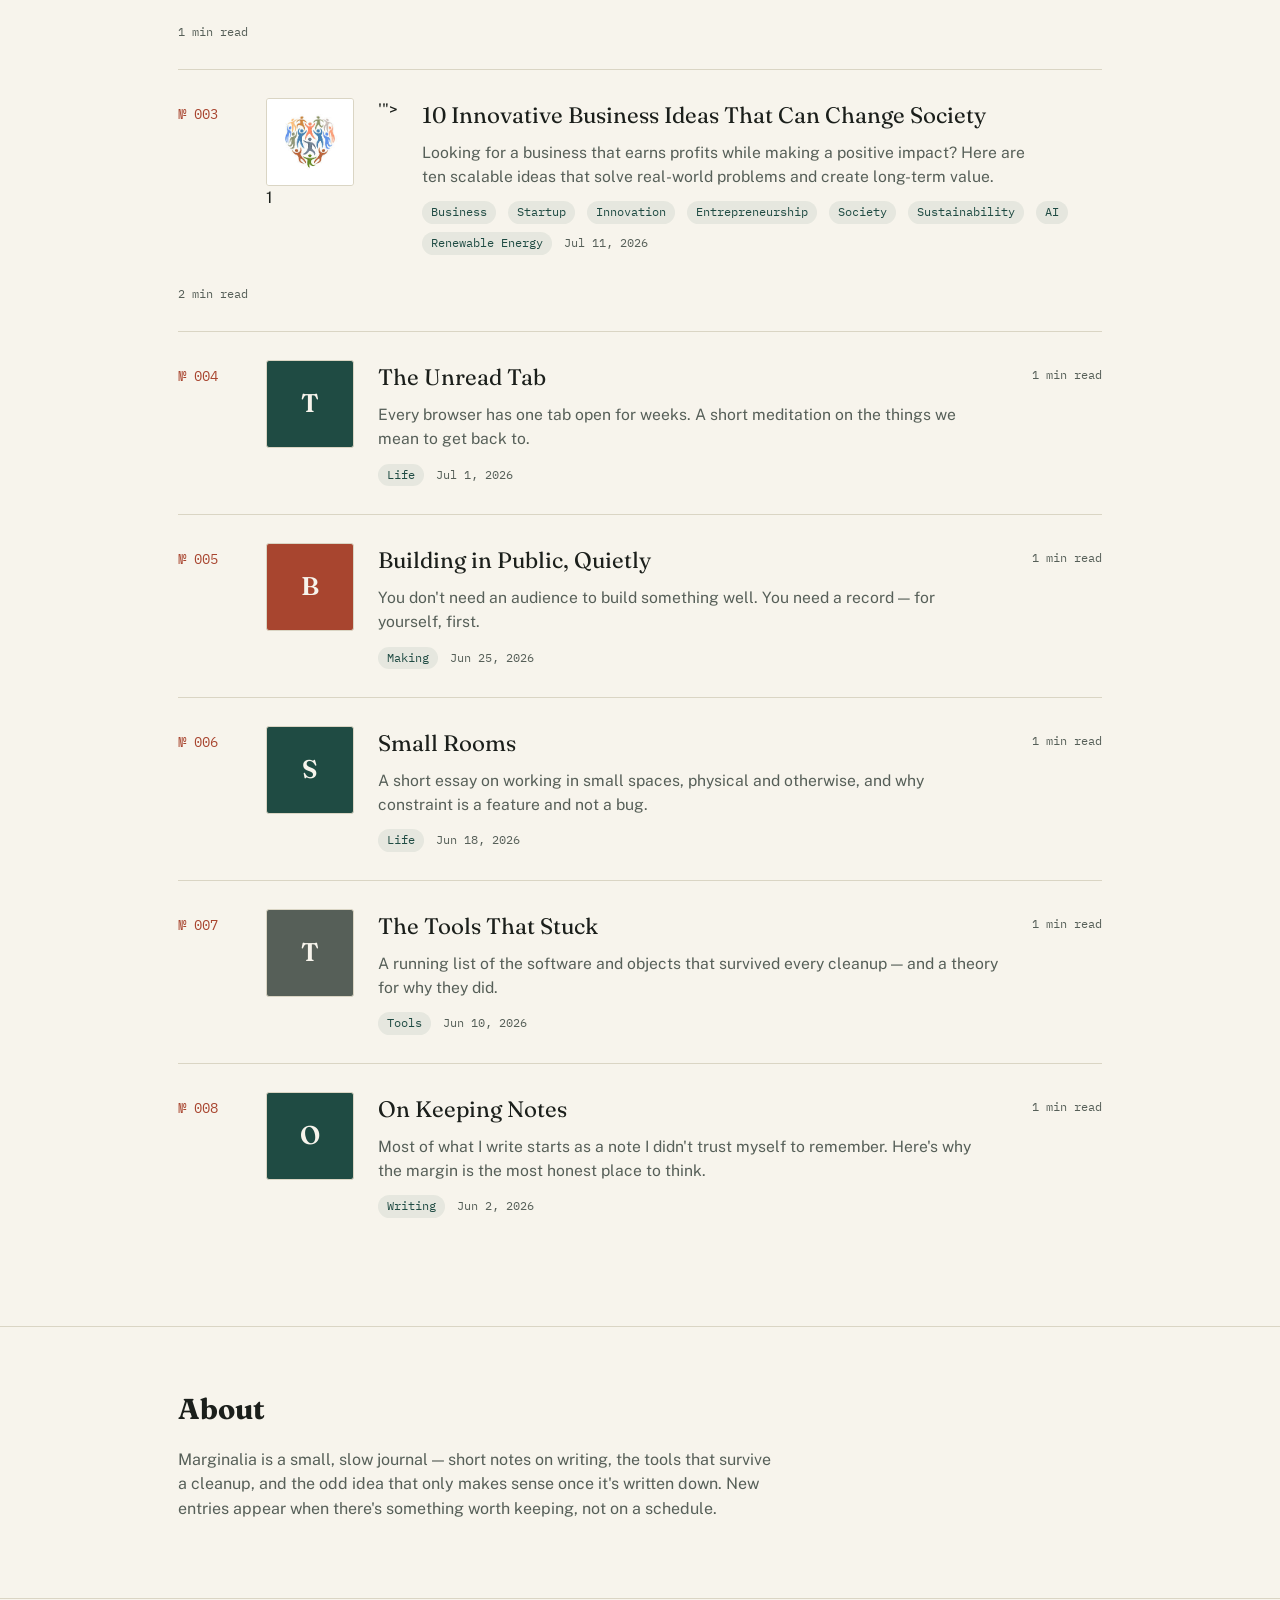
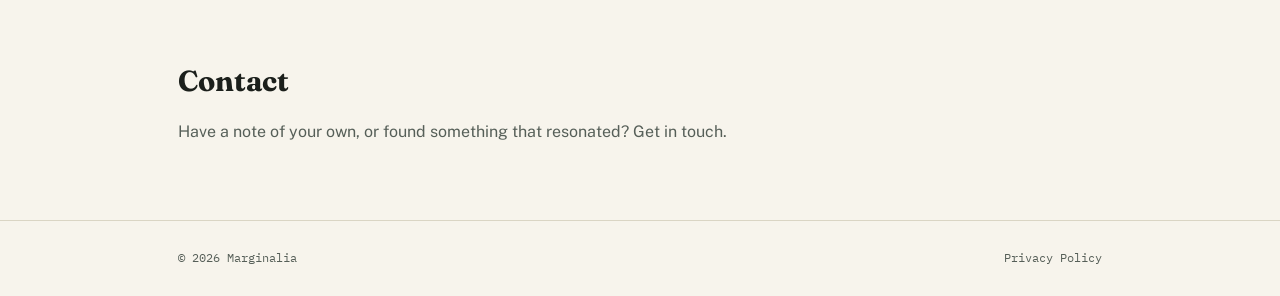
==== commit ab15e5ed: "Privacy Policy Button reposition from nav bar to footer" ====
--- a/index.html
+++ b/index.html
@@ -23,7 +23,7 @@
         <a href="#archive-anchor">Archive</a>
         <a href="#about-anchor">About</a>
         <a href="#contact-anchor">Contact</a>
-        <a  href="PrivacyPolicy.html">Privacy Policy</a>
+        <!-- <a class="admin-link" href="admin.html">Admin</a> -->
       </nav>
       <button class="nav-toggle" id="nav-toggle" aria-label="Toggle menu">
         <svg width="18" height="18" viewBox="0 0 24 24" fill="none" stroke="currentColor" stroke-width="2"><path d="M3 6h18M3 12h18M3 18h18"/></svg>
@@ -89,7 +89,7 @@
   <footer class="site-footer">
     <div class="wrap">
       <span>&copy; 2026 Marginalia</span>
-      <!-- <a href="admin.html">Site admin</a> -->
+      <a  href="PrivacyPolicy.html">Privacy Policy</a>
     </div>
   </footer>
 
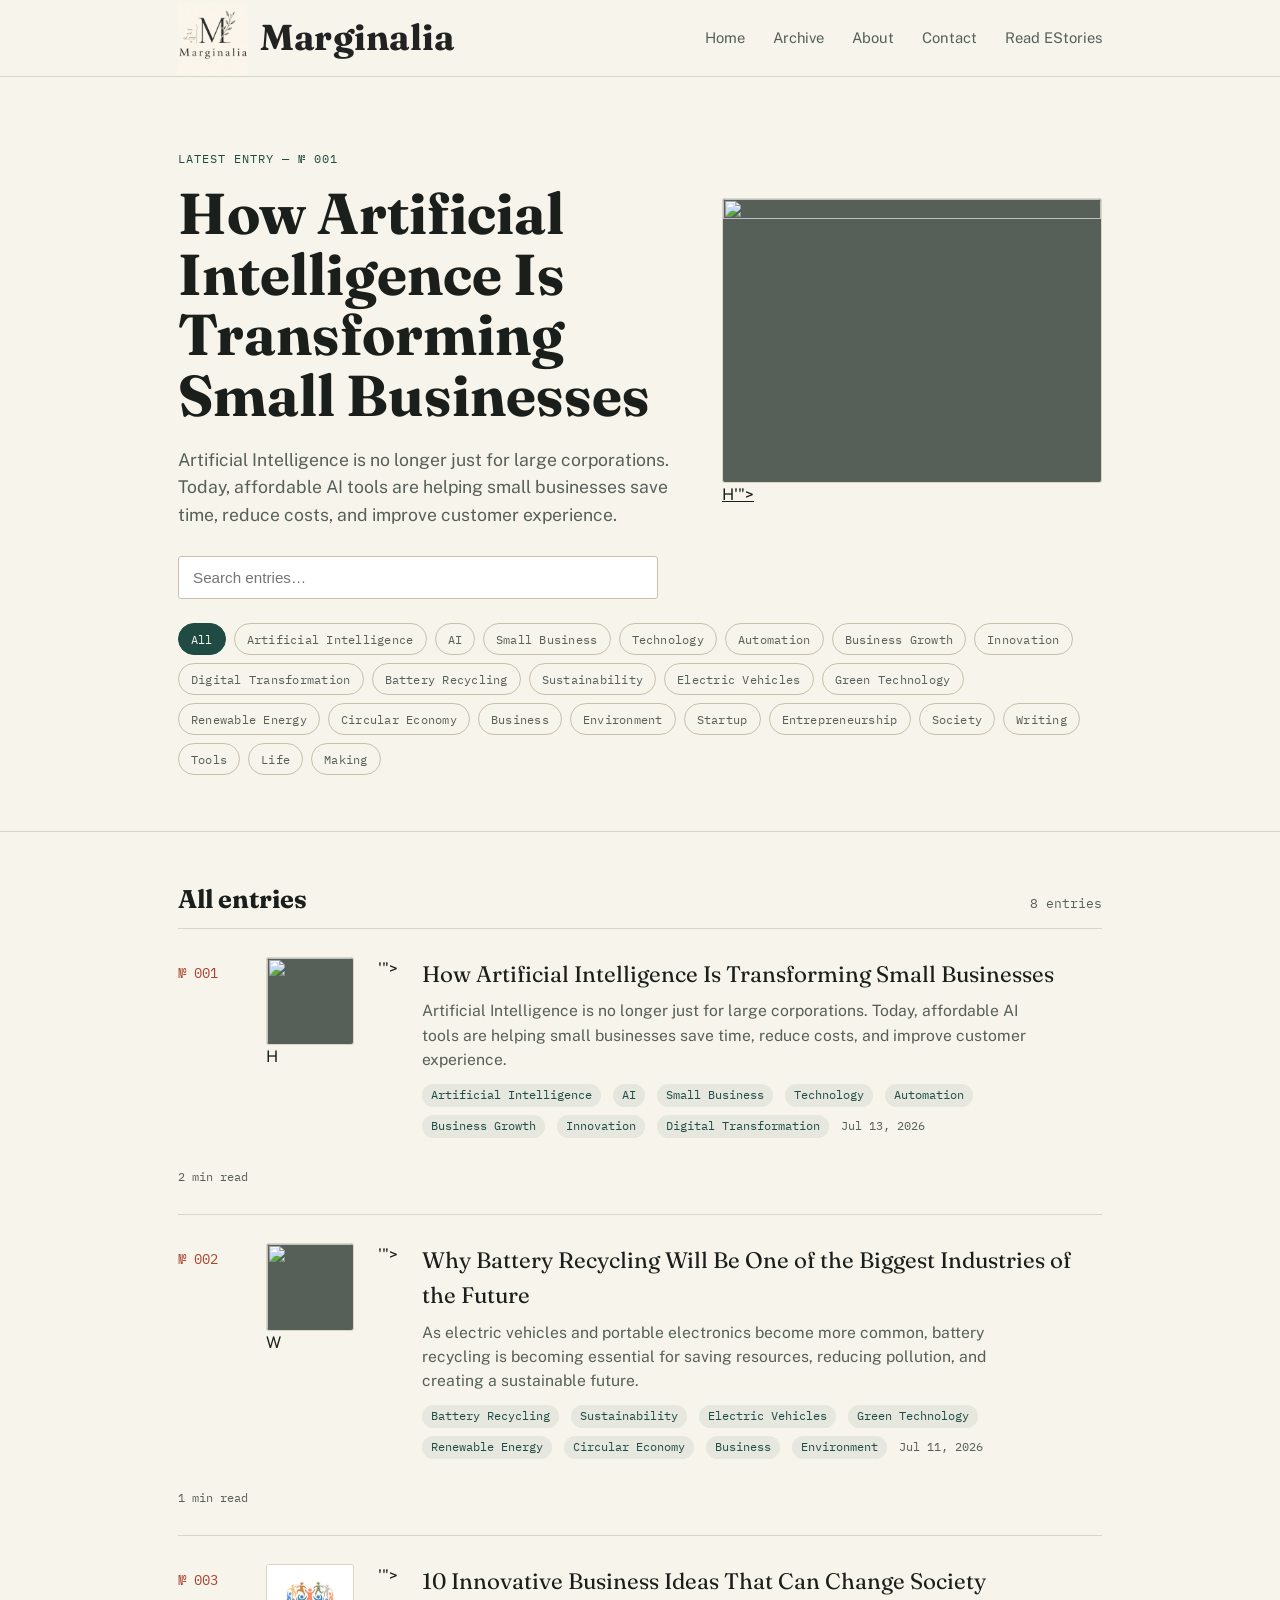
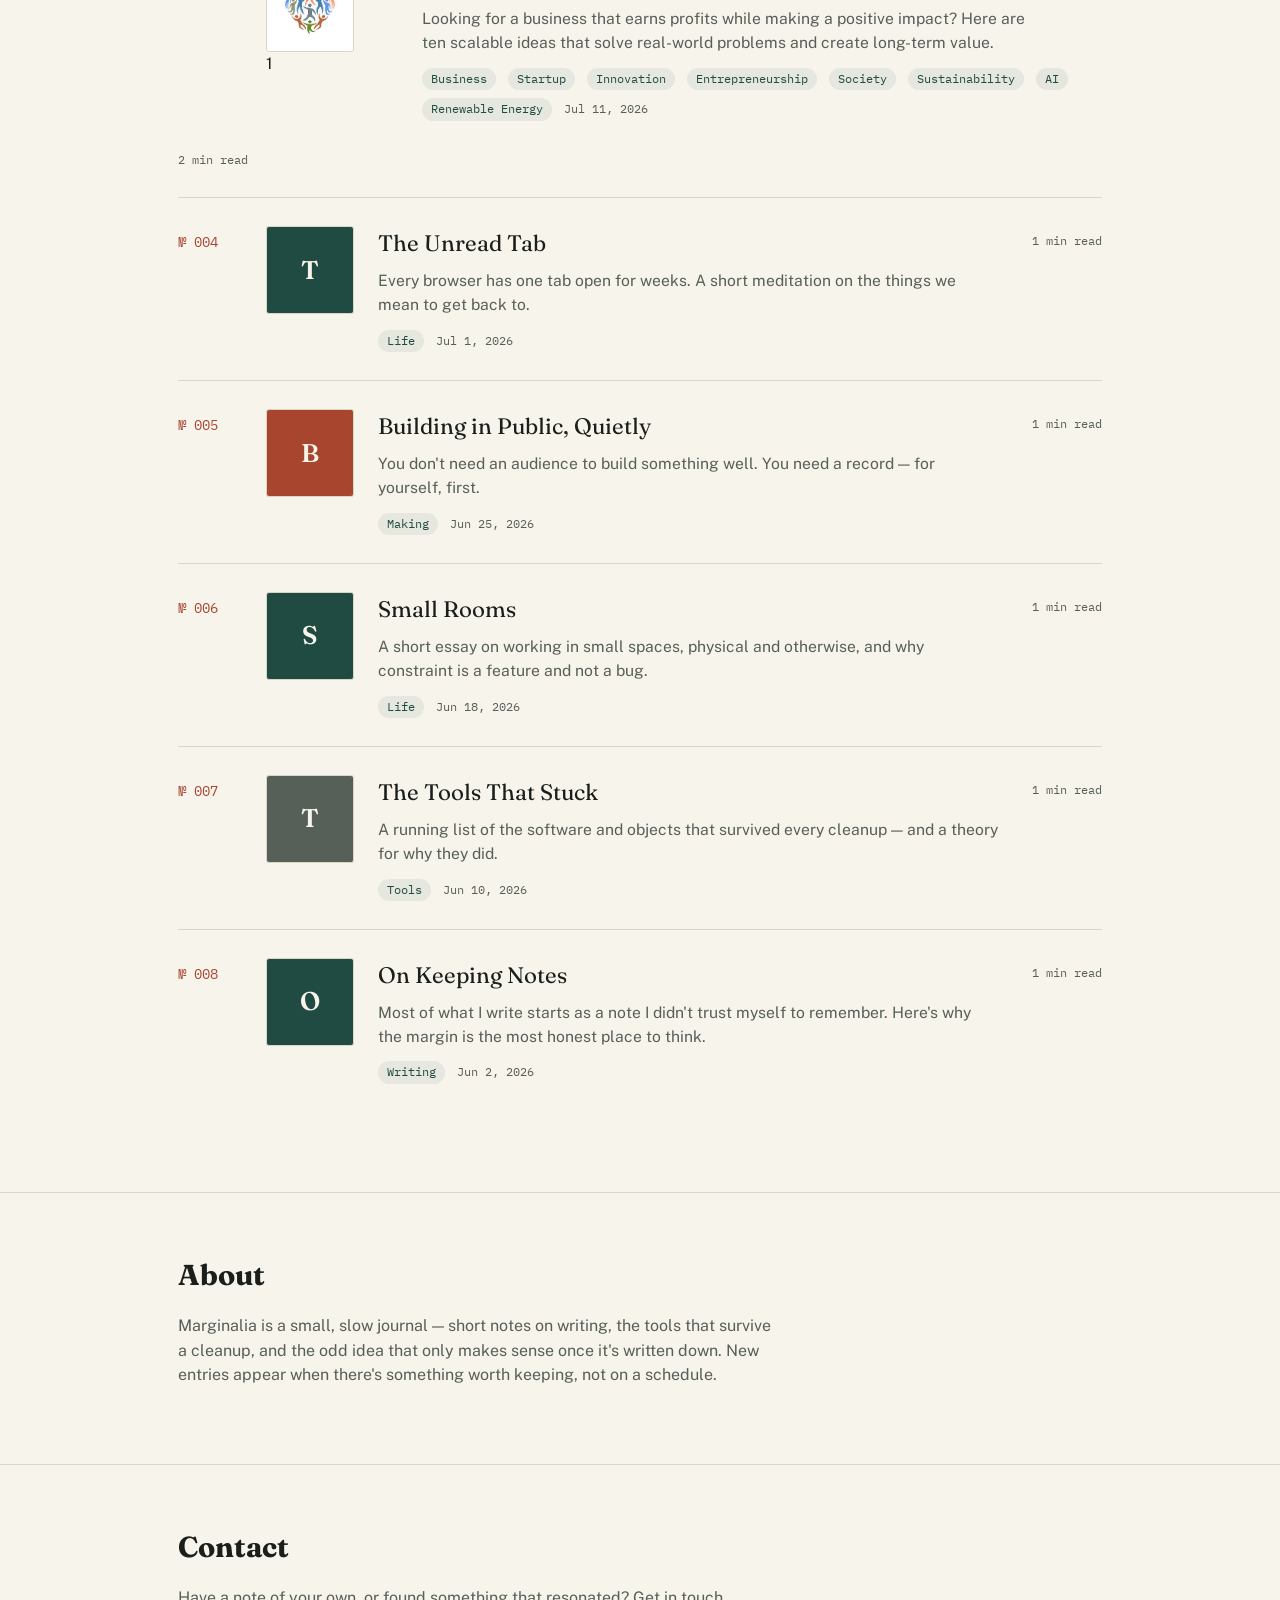
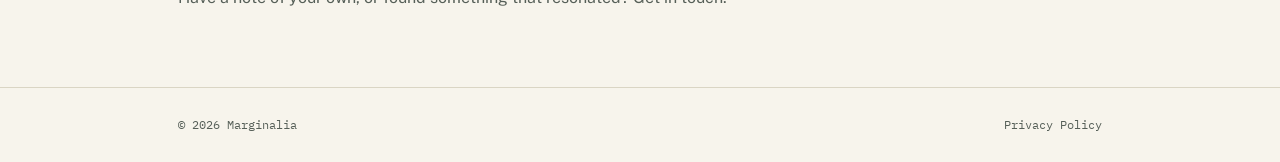
==== commit 73d53b62: "added eStories" ====
--- a/index.html
+++ b/index.html
@@ -23,8 +23,10 @@
         <a href="#archive-anchor">Archive</a>
         <a href="#about-anchor">About</a>
         <a href="#contact-anchor">Contact</a>
+        <a href="#">Read EStories</a>
         <!-- <a class="admin-link" href="admin.html">Admin</a> -->
       </nav>
+      
       <button class="nav-toggle" id="nav-toggle" aria-label="Toggle menu">
         <svg width="18" height="18" viewBox="0 0 24 24" fill="none" stroke="currentColor" stroke-width="2"><path d="M3 6h18M3 12h18M3 18h18"/></svg>
       </button>
@@ -32,7 +34,7 @@
   </header>
 
   <main id="app">
-
+            
     <div id="home-view">
       <section class="hero">
         <div class="wrap">
@@ -49,9 +51,6 @@
         </div>
       </section>
 
-      <div class="wrap">
-        <div id="sponsor-slot"></div>
-      </div>
 
       <section class="archive" id="archive-anchor">
         <div class="wrap">
